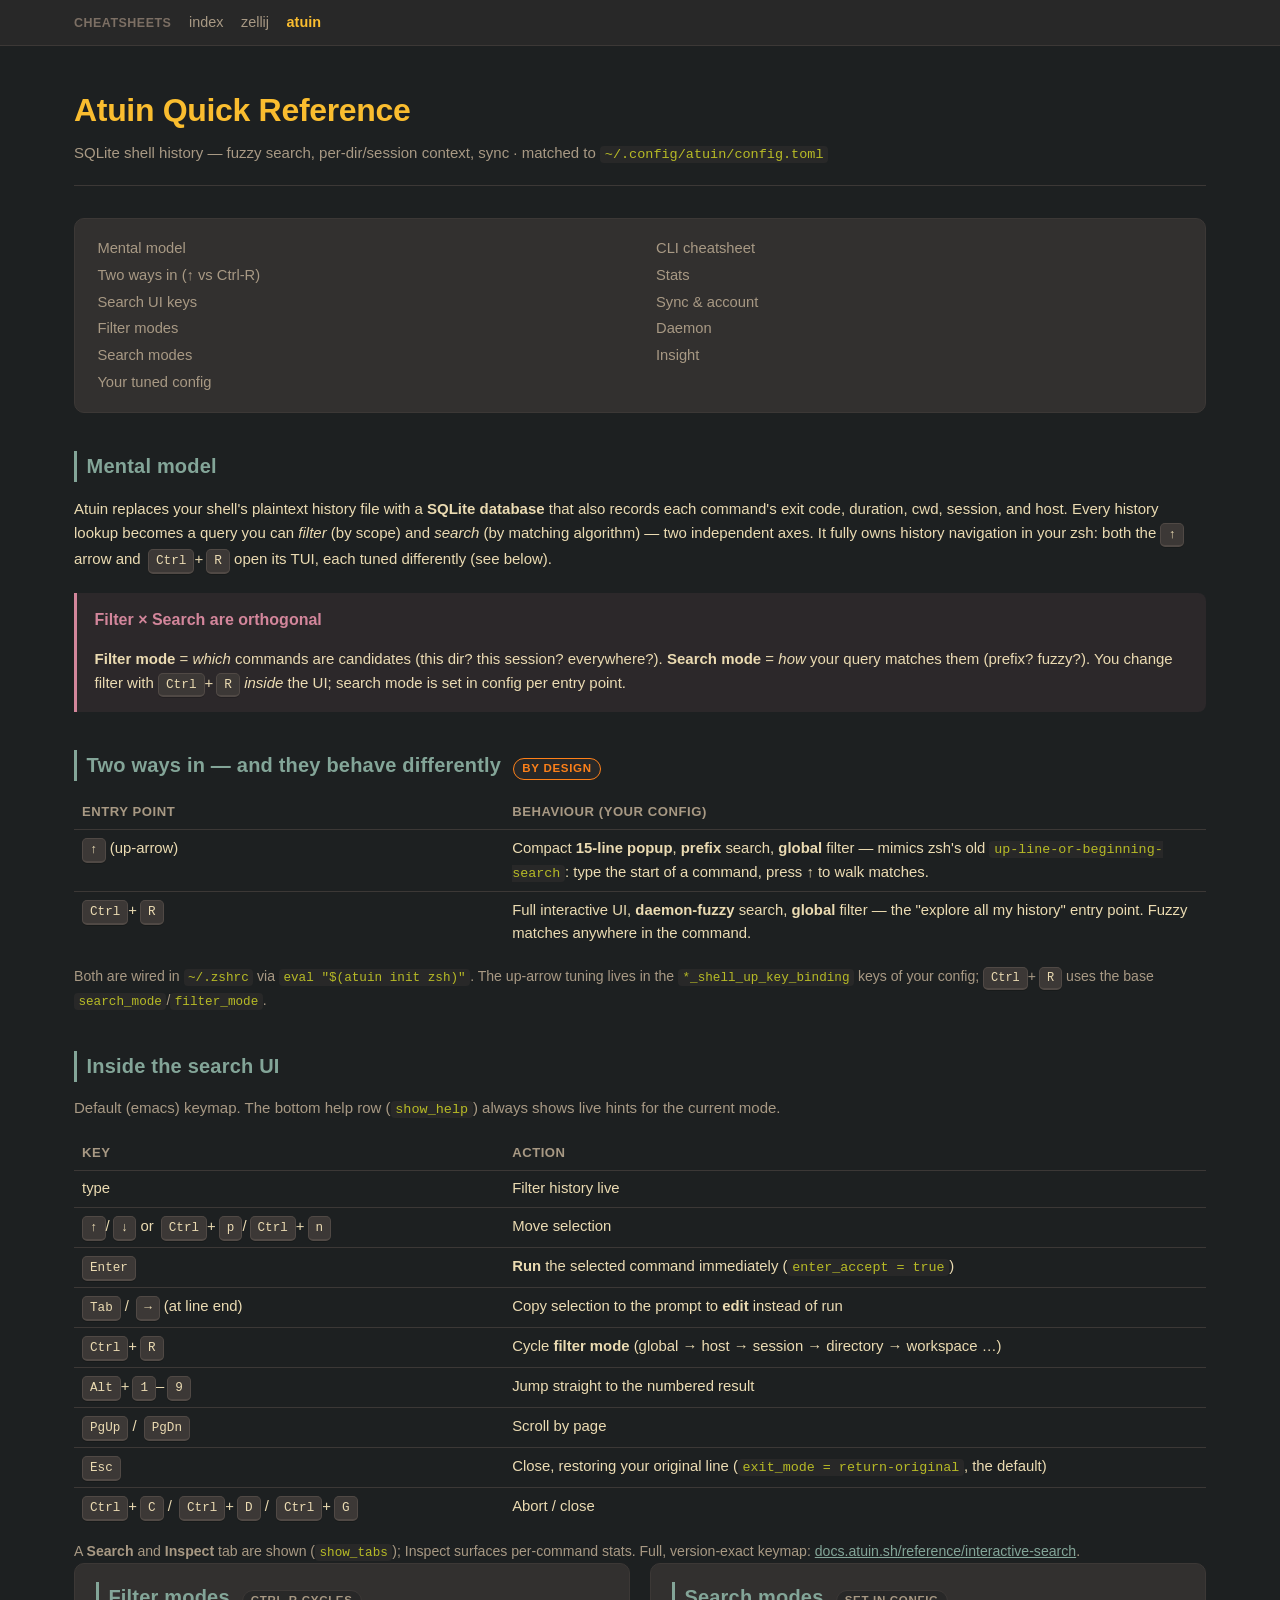
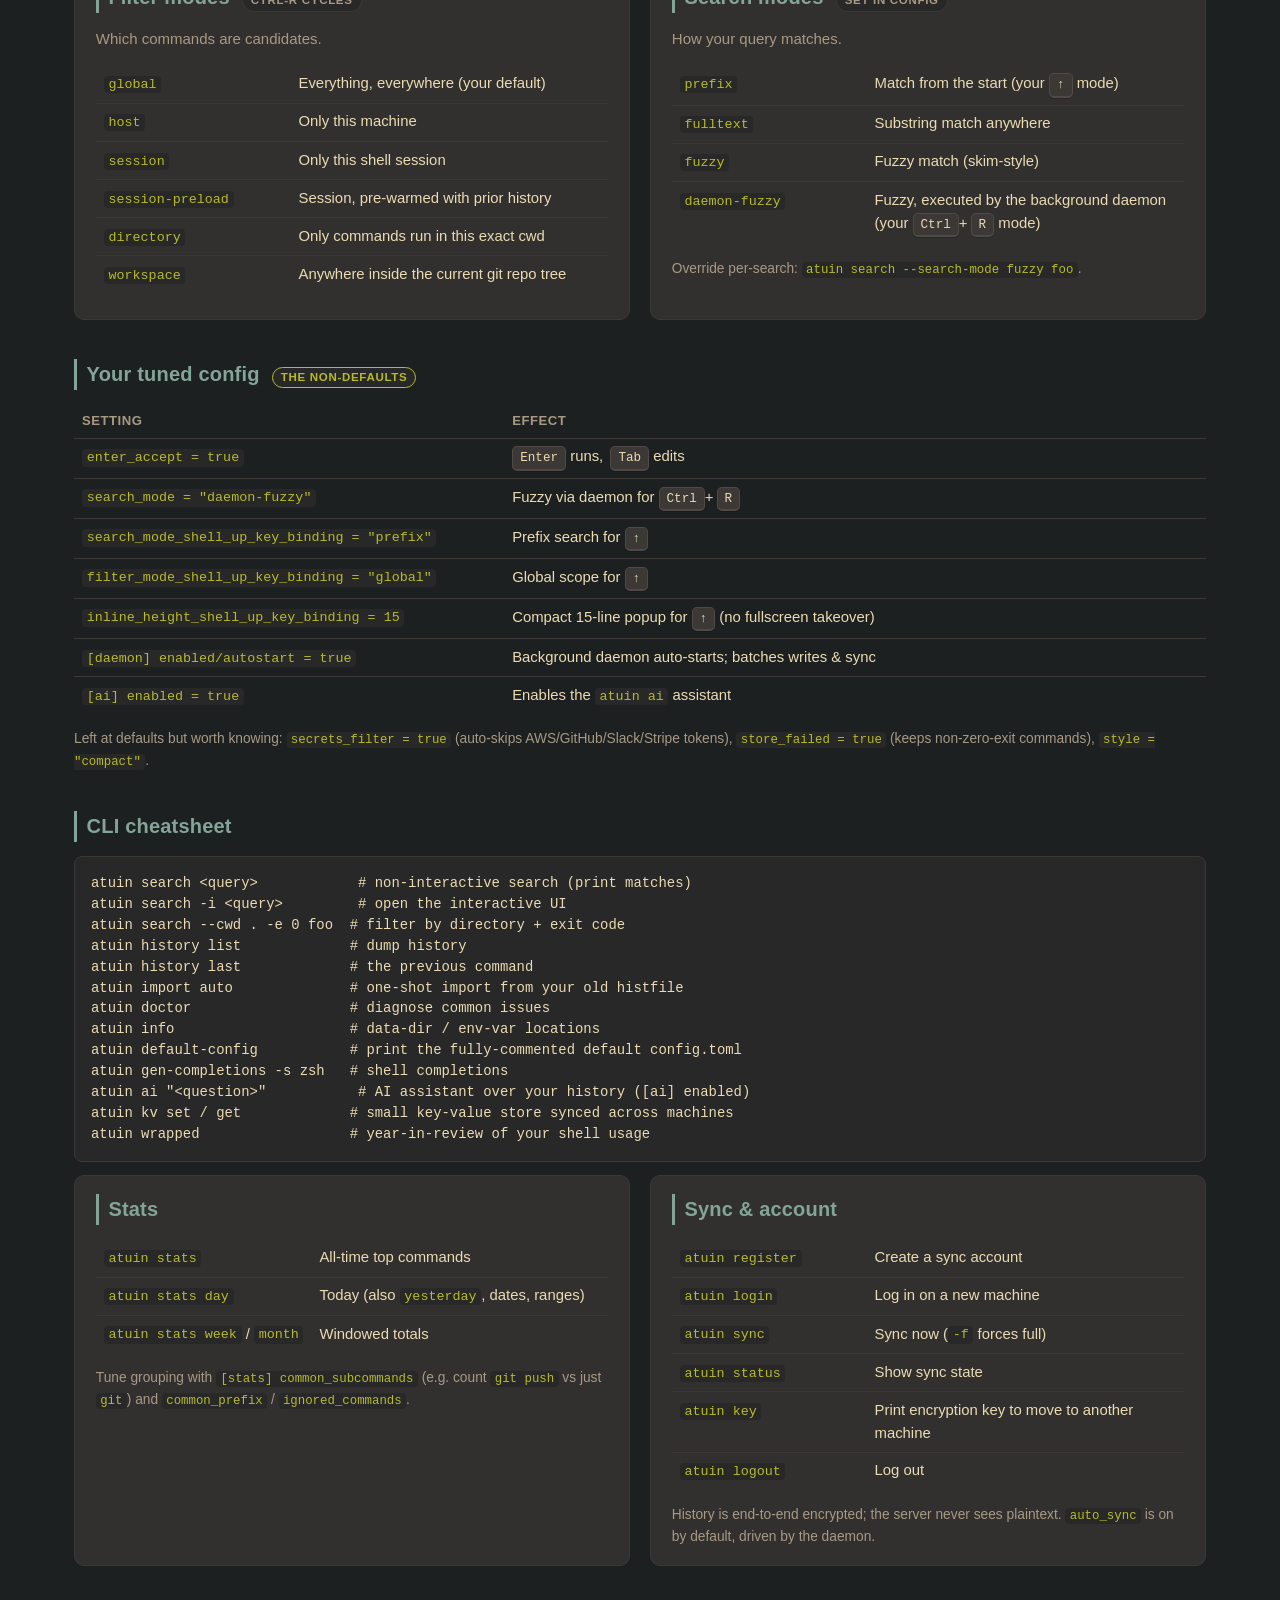
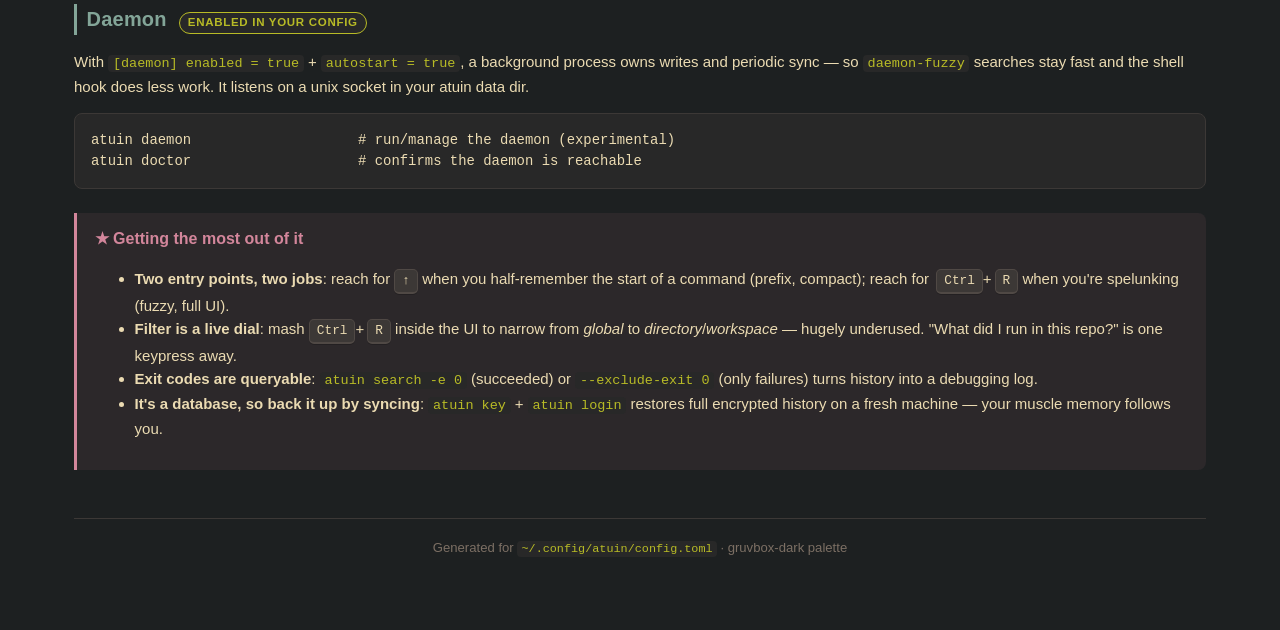
==== home/dev/cheatsheets/atuin.html @ ffde3e43 "cheatsheets: canonicalize zellij + add atuin quick refs New ~/dev/cheatsheets/ (tracked, not deploye" ====
<!doctype html>
<html lang="en">
<head>
<meta charset="utf-8">
<title>Atuin Quick Reference — magical shell history</title>
<link rel="stylesheet" href="cheatsheet.css">
</head>
<body>

<nav class="sheet-nav"><div class="inner">
  <span class="brand">cheatsheets</span>
  <a href="index.html">index</a>
  <a href="zellij.html">zellij</a>
  <a href="atuin.html" class="current">atuin</a>
</div></nav>

<div class="wrap">

<header>
  <h1>Atuin Quick Reference</h1>
  <p>SQLite shell history — fuzzy search, per-dir/session context, sync · matched to <code>~/.config/atuin/config.toml</code></p>
</header>

<nav class="toc">
  <a href="#mental-model">Mental model</a>
  <a href="#invoke">Two ways in (↑ vs Ctrl-R)</a>
  <a href="#tui">Search UI keys</a>
  <a href="#filter">Filter modes</a>
  <a href="#search">Search modes</a>
  <a href="#yours">Your tuned config</a>
  <a href="#cli">CLI cheatsheet</a>
  <a href="#stats">Stats</a>
  <a href="#sync">Sync &amp; account</a>
  <a href="#daemon">Daemon</a>
  <a href="#insight">Insight</a>
</nav>

<section id="mental-model">
  <h2>Mental model</h2>
  <p>
    Atuin replaces your shell's plaintext history file with a <strong>SQLite database</strong> that also
    records each command's exit code, duration, cwd, session, and host. Every history lookup becomes a
    query you can <em>filter</em> (by scope) and <em>search</em> (by matching algorithm) — two independent
    axes. It fully owns history navigation in your zsh: both the <kbd>↑</kbd> arrow and <kbd>Ctrl</kbd>+<kbd>R</kbd>
    open its TUI, each tuned differently (see below).
  </p>
  <div class="insight" style="margin:1.2rem 0 0;">
    <h3>Filter × Search are orthogonal</h3>
    <p style="margin-bottom:0;">
      <strong>Filter mode</strong> = <em>which</em> commands are candidates (this dir? this session? everywhere?).
      <strong>Search mode</strong> = <em>how</em> your query matches them (prefix? fuzzy?). You change filter with
      <kbd>Ctrl</kbd>+<kbd>R</kbd> <em>inside</em> the UI; search mode is set in config per entry point.
    </p>
  </div>
</section>

<section id="invoke">
  <h2>Two ways in — and they behave differently <span class="pill hot">by design</span></h2>
  <table>
    <thead><tr><th>Entry point</th><th>Behaviour (your config)</th></tr></thead>
    <tbody>
      <tr>
        <td><kbd>↑</kbd> (up-arrow)</td>
        <td>Compact <strong>15-line popup</strong>, <strong>prefix</strong> search, <strong>global</strong> filter — mimics zsh's old
          <code>up-line-or-beginning-search</code>: type the start of a command, press ↑ to walk matches.</td>
      </tr>
      <tr>
        <td><kbd>Ctrl</kbd>+<kbd>R</kbd></td>
        <td>Full interactive UI, <strong>daemon-fuzzy</strong> search, <strong>global</strong> filter — the "explore all my history"
          entry point. Fuzzy matches anywhere in the command.</td>
      </tr>
    </tbody>
  </table>
  <p style="font-size:.88rem;color:var(--fg-dim);">
    Both are wired in <code>~/.zshrc</code> via <code>eval "$(atuin init zsh)"</code>. The up-arrow tuning lives in
    the <code>*_shell_up_key_binding</code> keys of your config; <kbd>Ctrl</kbd>+<kbd>R</kbd> uses the base
    <code>search_mode</code>/<code>filter_mode</code>.
  </p>
</section>

<section id="tui">
  <h2>Inside the search UI</h2>
  <p style="margin-top:0;color:var(--fg-dim);">Default (emacs) keymap. The bottom help row (<code>show_help</code>) always shows live hints for the current mode.</p>
  <table>
    <thead><tr><th>Key</th><th>Action</th></tr></thead>
    <tbody>
      <tr><td>type</td><td>Filter history live</td></tr>
      <tr><td><kbd>↑</kbd>/<kbd>↓</kbd> or <kbd>Ctrl</kbd>+<kbd>p</kbd>/<kbd>Ctrl</kbd>+<kbd>n</kbd></td><td>Move selection</td></tr>
      <tr><td><kbd>Enter</kbd></td><td><strong>Run</strong> the selected command immediately (<code>enter_accept = true</code>)</td></tr>
      <tr><td><kbd>Tab</kbd> / <kbd>→</kbd> (at line end)</td><td>Copy selection to the prompt to <strong>edit</strong> instead of run</td></tr>
      <tr><td><kbd>Ctrl</kbd>+<kbd>R</kbd></td><td>Cycle <strong>filter mode</strong> (global → host → session → directory → workspace …)</td></tr>
      <tr><td><kbd>Alt</kbd>+<kbd>1</kbd>–<kbd>9</kbd></td><td>Jump straight to the numbered result</td></tr>
      <tr><td><kbd>PgUp</kbd> / <kbd>PgDn</kbd></td><td>Scroll by page</td></tr>
      <tr><td><kbd>Esc</kbd></td><td>Close, restoring your original line (<code>exit_mode = return-original</code>, the default)</td></tr>
      <tr><td><kbd>Ctrl</kbd>+<kbd>C</kbd> / <kbd>Ctrl</kbd>+<kbd>D</kbd> / <kbd>Ctrl</kbd>+<kbd>G</kbd></td><td>Abort / close</td></tr>
    </tbody>
  </table>
  <p style="font-size:.88rem;color:var(--fg-dim);margin-bottom:0;">
    A <strong>Search</strong> and <strong>Inspect</strong> tab are shown (<code>show_tabs</code>); Inspect surfaces
    per-command stats. Full, version-exact keymap: <a href="https://docs.atuin.sh/reference/interactive-search/">docs.atuin.sh/reference/interactive-search</a>.
  </p>
</section>

<div class="row">
  <div class="card" id="filter">
    <h2>Filter modes <span class="pill">Ctrl-R cycles</span></h2>
    <p style="margin-top:0;color:var(--fg-dim);">Which commands are candidates.</p>
    <table>
      <tbody>
        <tr><td><code>global</code></td><td>Everything, everywhere (your default)</td></tr>
        <tr><td><code>host</code></td><td>Only this machine</td></tr>
        <tr><td><code>session</code></td><td>Only this shell session</td></tr>
        <tr><td><code>session-preload</code></td><td>Session, pre-warmed with prior history</td></tr>
        <tr><td><code>directory</code></td><td>Only commands run in this exact cwd</td></tr>
        <tr><td><code>workspace</code></td><td>Anywhere inside the current git repo tree</td></tr>
      </tbody>
    </table>
  </div>

  <div class="card" id="search">
    <h2>Search modes <span class="pill">set in config</span></h2>
    <p style="margin-top:0;color:var(--fg-dim);">How your query matches.</p>
    <table>
      <tbody>
        <tr><td><code>prefix</code></td><td>Match from the start (your <kbd>↑</kbd> mode)</td></tr>
        <tr><td><code>fulltext</code></td><td>Substring match anywhere</td></tr>
        <tr><td><code>fuzzy</code></td><td>Fuzzy match (skim-style)</td></tr>
        <tr><td><code>daemon-fuzzy</code></td><td>Fuzzy, executed by the background daemon (your <kbd>Ctrl</kbd>+<kbd>R</kbd> mode)</td></tr>
      </tbody>
    </table>
    <p style="font-size:.86rem;color:var(--fg-dim);margin-bottom:0;">Override per-search: <code>atuin search --search-mode fuzzy foo</code>.</p>
  </div>
</div>

<section id="yours">
  <h2>Your tuned config <span class="pill new">the non-defaults</span></h2>
  <table>
    <thead><tr><th>Setting</th><th>Effect</th></tr></thead>
    <tbody>
      <tr><td><code>enter_accept = true</code></td><td><kbd>Enter</kbd> runs, <kbd>Tab</kbd> edits</td></tr>
      <tr><td><code>search_mode = "daemon-fuzzy"</code></td><td>Fuzzy via daemon for <kbd>Ctrl</kbd>+<kbd>R</kbd></td></tr>
      <tr><td><code>search_mode_shell_up_key_binding = "prefix"</code></td><td>Prefix search for <kbd>↑</kbd></td></tr>
      <tr><td><code>filter_mode_shell_up_key_binding = "global"</code></td><td>Global scope for <kbd>↑</kbd></td></tr>
      <tr><td><code>inline_height_shell_up_key_binding = 15</code></td><td>Compact 15-line popup for <kbd>↑</kbd> (no fullscreen takeover)</td></tr>
      <tr><td><code>[daemon] enabled/autostart = true</code></td><td>Background daemon auto-starts; batches writes &amp; sync</td></tr>
      <tr><td><code>[ai] enabled = true</code></td><td>Enables the <code>atuin ai</code> assistant</td></tr>
    </tbody>
  </table>
  <p style="font-size:.86rem;color:var(--fg-dim);margin-bottom:0;">
    Left at defaults but worth knowing: <code>secrets_filter = true</code> (auto-skips AWS/GitHub/Slack/Stripe
    tokens), <code>store_failed = true</code> (keeps non-zero-exit commands), <code>style = "compact"</code>.
  </p>
</section>

<section id="cli">
  <h2>CLI cheatsheet</h2>
  <pre>atuin search &lt;query&gt;            # non-interactive search (print matches)
atuin search -i &lt;query&gt;         # open the interactive UI
atuin search --cwd . -e 0 foo  # filter by directory + exit code
atuin history list             # dump history
atuin history last             # the previous command
atuin import auto              # one-shot import from your old histfile
atuin doctor                   # diagnose common issues
atuin info                     # data-dir / env-var locations
atuin default-config           # print the fully-commented default config.toml
atuin gen-completions -s zsh   # shell completions
atuin ai "&lt;question&gt;"           # AI assistant over your history ([ai] enabled)
atuin kv set / get             # small key-value store synced across machines
atuin wrapped                  # year-in-review of your shell usage</pre>
</section>

<div class="row">
  <div class="card" id="stats">
    <h2>Stats</h2>
    <table>
      <tbody>
        <tr><td><code>atuin stats</code></td><td>All-time top commands</td></tr>
        <tr><td><code>atuin stats day</code></td><td>Today (also <code>yesterday</code>, dates, ranges)</td></tr>
        <tr><td><code>atuin stats week</code> / <code>month</code></td><td>Windowed totals</td></tr>
      </tbody>
    </table>
    <p style="font-size:.86rem;color:var(--fg-dim);margin-bottom:0;">
      Tune grouping with <code>[stats] common_subcommands</code> (e.g. count <code>git push</code> vs
      just <code>git</code>) and <code>common_prefix</code> / <code>ignored_commands</code>.
    </p>
  </div>

  <div class="card" id="sync">
    <h2>Sync &amp; account</h2>
    <table>
      <tbody>
        <tr><td><code>atuin register</code></td><td>Create a sync account</td></tr>
        <tr><td><code>atuin login</code></td><td>Log in on a new machine</td></tr>
        <tr><td><code>atuin sync</code></td><td>Sync now (<code>-f</code> forces full)</td></tr>
        <tr><td><code>atuin status</code></td><td>Show sync state</td></tr>
        <tr><td><code>atuin key</code></td><td>Print encryption key to move to another machine</td></tr>
        <tr><td><code>atuin logout</code></td><td>Log out</td></tr>
      </tbody>
    </table>
    <p style="font-size:.86rem;color:var(--fg-dim);margin-bottom:0;">
      History is end-to-end encrypted; the server never sees plaintext. <code>auto_sync</code> is on by
      default, driven by the daemon.
    </p>
  </div>
</div>

<section id="daemon">
  <h2>Daemon <span class="pill new">enabled in your config</span></h2>
  <p>
    With <code>[daemon] enabled = true</code> + <code>autostart = true</code>, a background process owns writes
    and periodic sync — so <code>daemon-fuzzy</code> searches stay fast and the shell hook does less work.
    It listens on a unix socket in your atuin data dir.
  </p>
  <pre>atuin daemon                    # run/manage the daemon (experimental)
atuin doctor                    # confirms the daemon is reachable</pre>
</section>

<div class="insight" id="insight">
  <h3>★ Getting the most out of it</h3>
  <ul>
    <li><strong>Two entry points, two jobs</strong>: reach for <kbd>↑</kbd> when you half-remember the start of a
      command (prefix, compact); reach for <kbd>Ctrl</kbd>+<kbd>R</kbd> when you're spelunking (fuzzy, full UI).</li>
    <li><strong>Filter is a live dial</strong>: mash <kbd>Ctrl</kbd>+<kbd>R</kbd> inside the UI to narrow from
      <em>global</em> to <em>directory</em>/<em>workspace</em> — hugely underused. "What did I run in this repo?"
      is one keypress away.</li>
    <li><strong>Exit codes are queryable</strong>: <code>atuin search -e 0</code> (succeeded) or
      <code>--exclude-exit 0</code> (only failures) turns history into a debugging log.</li>
    <li><strong>It's a database, so back it up by syncing</strong>: <code>atuin key</code> + <code>atuin login</code>
      restores full encrypted history on a fresh machine — your muscle memory follows you.</li>
  </ul>
</div>

<div class="footer">
  Generated for <code>~/.config/atuin/config.toml</code> · gruvbox-dark palette
</div>

</div>
</body>
</html>
---- home/dev/cheatsheets/cheatsheet.css ----
/* Shared visual system for ~/dev/cheatsheets/*.html
 * Palette: gruvbox-dark — matches ghostty (theme "Gruvbox Dark") and the
 * starship prompt (palette 'gruvbox_dark'), which is the dominant look of
 * the terminal environment these sheets document.
 * Every tool sheet links this file and follows the same structure:
 *   header → nav.toc → sections/cards/tables → .insight → .footer
 */
:root {
  --bg: #1d2021;
  --bg-soft: #282828;
  --bg-card: #32302f;
  --fg: #ebdbb2;
  --fg-dim: #a89984;
  --muted: #7c6f64;
  --accent: #fabd2f;
  --accent2: #83a598;
  --green: #b8bb26;
  --red: #fb4934;
  --orange: #fe8019;
  --purple: #d3869b;
  --border: #3c3836;
  --kbd-bg: #3c3836;
  --kbd-border: #504945;
}
* { box-sizing: border-box; }
html, body { margin: 0; padding: 0; }
body {
  background: var(--bg);
  color: var(--fg);
  font-family: ui-sans-serif, -apple-system, BlinkMacSystemFont, "Inter", "Segoe UI", sans-serif;
  line-height: 1.55;
  font-size: 15px;
  padding: 0 0 6rem;
}
.wrap { max-width: 1180px; margin: 0 auto; padding: 2.5rem 1.5rem 1rem; }

/* Cross-sheet navigation — identical on every page */
.sheet-nav {
  border-bottom: 1px solid var(--border);
  background: var(--bg-soft);
}
.sheet-nav .inner {
  max-width: 1180px;
  margin: 0 auto;
  padding: .7rem 1.5rem;
  display: flex;
  gap: 1.1rem;
  flex-wrap: wrap;
  align-items: baseline;
  font-size: .9rem;
}
.sheet-nav .brand { color: var(--muted); font-weight: 600; letter-spacing: .04em; text-transform: uppercase; font-size: .78rem; }
.sheet-nav a { color: var(--fg-dim); text-decoration: none; }
.sheet-nav a:hover { color: var(--accent); }
.sheet-nav a.current { color: var(--accent); font-weight: 600; }

header {
  border-bottom: 1px solid var(--border);
  padding-bottom: 1.2rem;
  margin-bottom: 2rem;
}
h1 {
  margin: 0 0 .35rem;
  font-size: 2rem;
  letter-spacing: -.01em;
  color: var(--accent);
}
header p { margin: 0; color: var(--fg-dim); }
h2 {
  margin: 2.4rem 0 .9rem;
  font-size: 1.25rem;
  color: var(--accent2);
  border-left: 3px solid var(--accent2);
  padding-left: .6rem;
  letter-spacing: .01em;
}
h3 { margin: 1.5rem 0 .6rem; font-size: 1rem; color: var(--orange); }
p, li { color: var(--fg); }
code, kbd, pre, .mono {
  font-family: ui-monospace, "SF Mono", "JetBrains Mono", Menlo, Consolas, monospace;
}
code {
  background: var(--bg-soft);
  padding: .08em .35em;
  border-radius: 4px;
  font-size: .9em;
  color: var(--green);
}
kbd {
  display: inline-block;
  background: var(--kbd-bg);
  border: 1px solid var(--kbd-border);
  border-bottom-width: 2px;
  border-radius: 5px;
  padding: 1px 7px;
  font-size: .85em;
  color: var(--fg);
  box-shadow: 0 1px 0 rgba(0,0,0,.2);
  white-space: nowrap;
}
kbd + kbd { margin-left: 3px; }
.row { display: grid; grid-template-columns: repeat(auto-fit, minmax(420px, 1fr)); gap: 1.25rem; }
.card {
  background: var(--bg-card);
  border: 1px solid var(--border);
  border-radius: 10px;
  padding: 1.1rem 1.3rem;
}
.card h2 { margin-top: 0; }
table { width: 100%; border-collapse: collapse; margin: .25rem 0 .5rem; }
th, td {
  padding: .42rem .5rem;
  text-align: left;
  border-bottom: 1px solid var(--border);
  vertical-align: top;
  font-size: .93rem;
}
th { color: var(--fg-dim); font-weight: 600; font-size: .82rem; text-transform: uppercase; letter-spacing: .04em; }
tbody tr:last-child td { border-bottom: none; }
td:first-child { white-space: nowrap; width: 38%; }
pre {
  background: var(--bg-soft);
  border: 1px solid var(--border);
  border-radius: 8px;
  padding: 1rem;
  overflow-x: auto;
  font-size: .87rem;
  line-height: 1.5;
  color: var(--fg);
}
.mode-diagram {
  background: var(--bg-soft);
  border: 1px solid var(--border);
  border-left: 3px solid var(--accent);
  color: var(--fg);
}
.pill {
  display: inline-block;
  background: var(--bg-soft);
  border: 1px solid var(--border);
  color: var(--fg-dim);
  padding: 1px 8px;
  font-size: .72rem;
  border-radius: 999px;
  margin-left: .4rem;
  text-transform: uppercase;
  letter-spacing: .06em;
}
.pill.hot { color: var(--orange); border-color: var(--orange); }
.pill.new { color: var(--green); border-color: var(--green); }
.insight {
  border-left: 3px solid var(--purple);
  background: rgba(211,134,155,.08);
  padding: .9rem 1.1rem;
  border-radius: 0 8px 8px 0;
  margin: 1.5rem 0;
}
.insight h3 { margin-top: 0; color: var(--purple); }
.toc {
  background: var(--bg-card);
  border: 1px solid var(--border);
  border-radius: 10px;
  padding: 1rem 1.4rem;
  column-count: 2;
  column-gap: 2rem;
  margin-bottom: 2rem;
}
.toc a { color: var(--fg-dim); text-decoration: none; display: block; padding: 2px 0; font-size: .92rem; }
.toc a:hover { color: var(--accent); }
a { color: var(--accent2); }
.footer {
  margin-top: 3rem;
  color: var(--muted);
  font-size: .82rem;
  text-align: center;
  border-top: 1px solid var(--border);
  padding-top: 1.2rem;
}

/* Index landing grid */
.cards-lg { display: grid; grid-template-columns: repeat(auto-fit, minmax(260px, 1fr)); gap: 1.25rem; margin-top: 1.5rem; }
.cards-lg a.tool {
  display: block;
  background: var(--bg-card);
  border: 1px solid var(--border);
  border-radius: 10px;
  padding: 1.2rem 1.3rem;
  text-decoration: none;
  color: var(--fg);
  transition: border-color .12s ease;
}
.cards-lg a.tool:hover { border-color: var(--accent); }
.cards-lg a.tool h3 { margin: 0 0 .3rem; color: var(--accent); }
.cards-lg a.tool p { margin: 0; color: var(--fg-dim); font-size: .9rem; }

@media (max-width: 700px) {
  .toc { column-count: 1; }
  h1 { font-size: 1.5rem; }
}
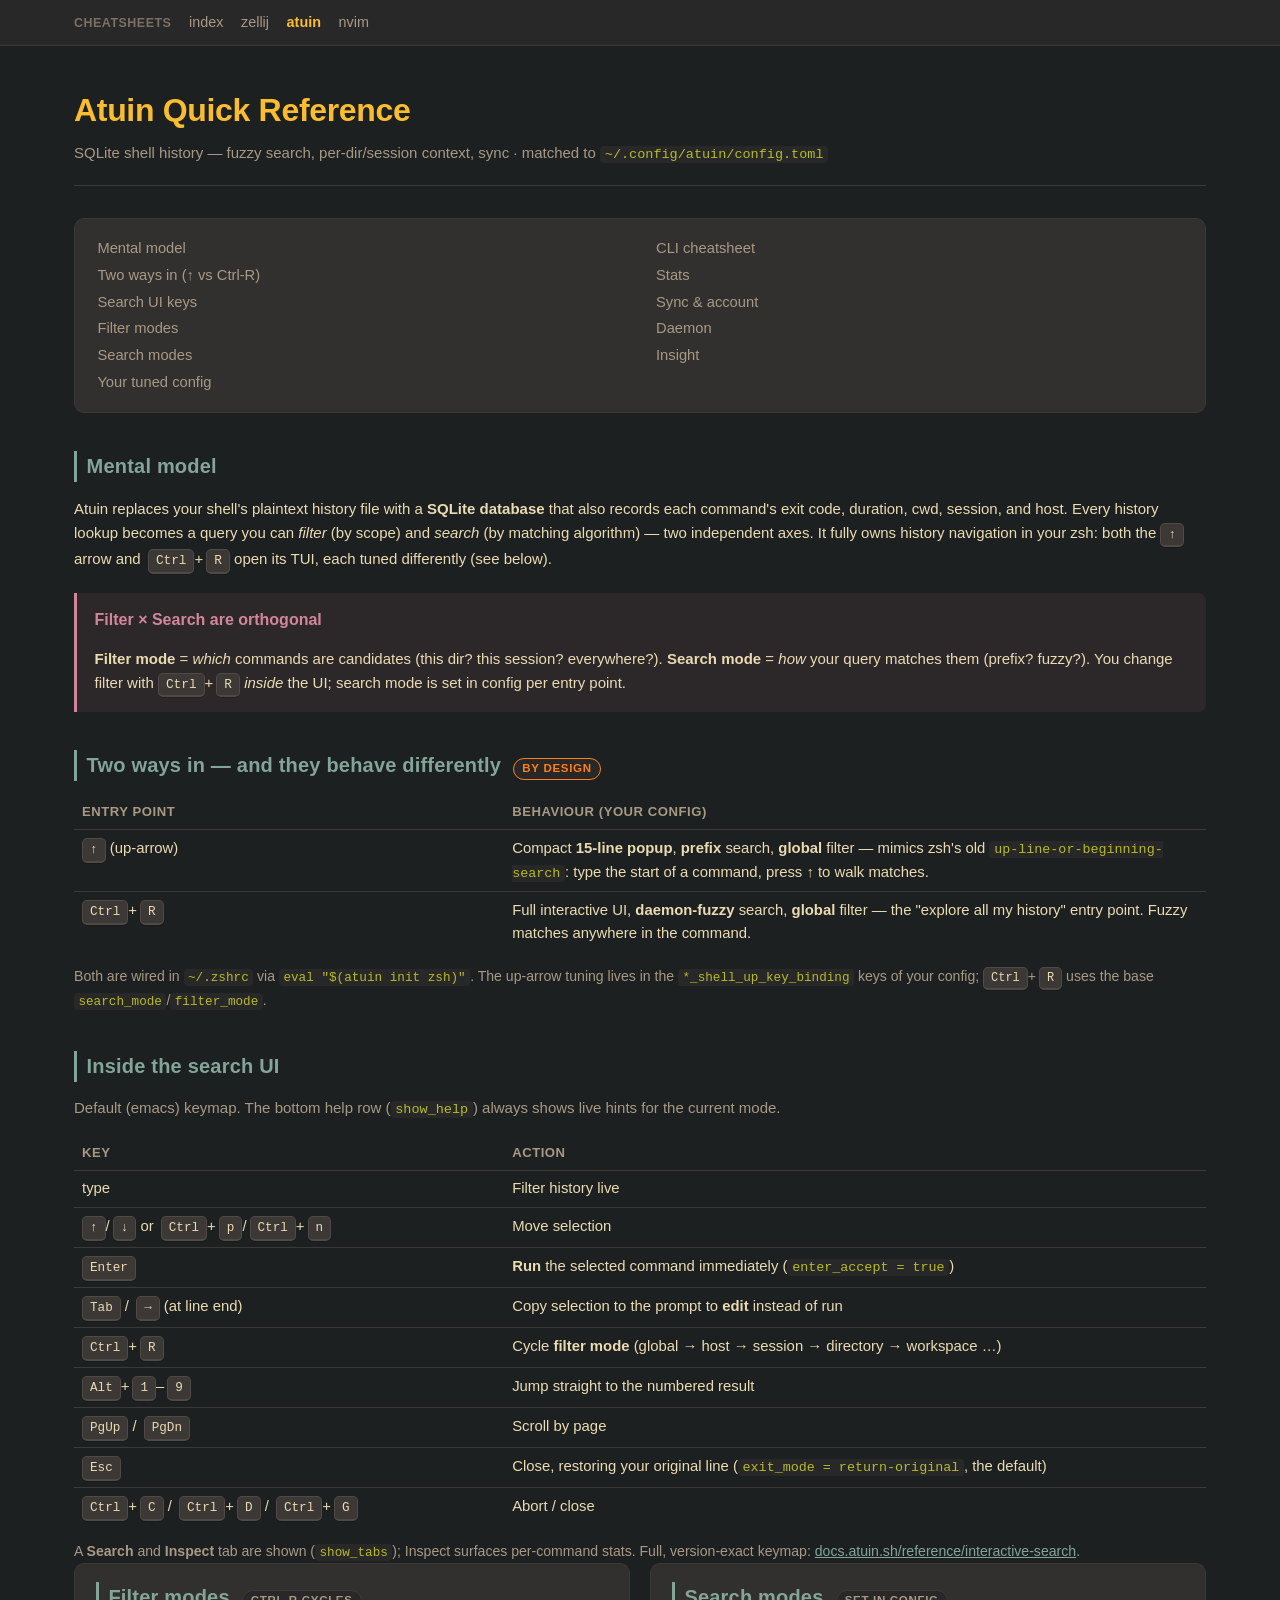
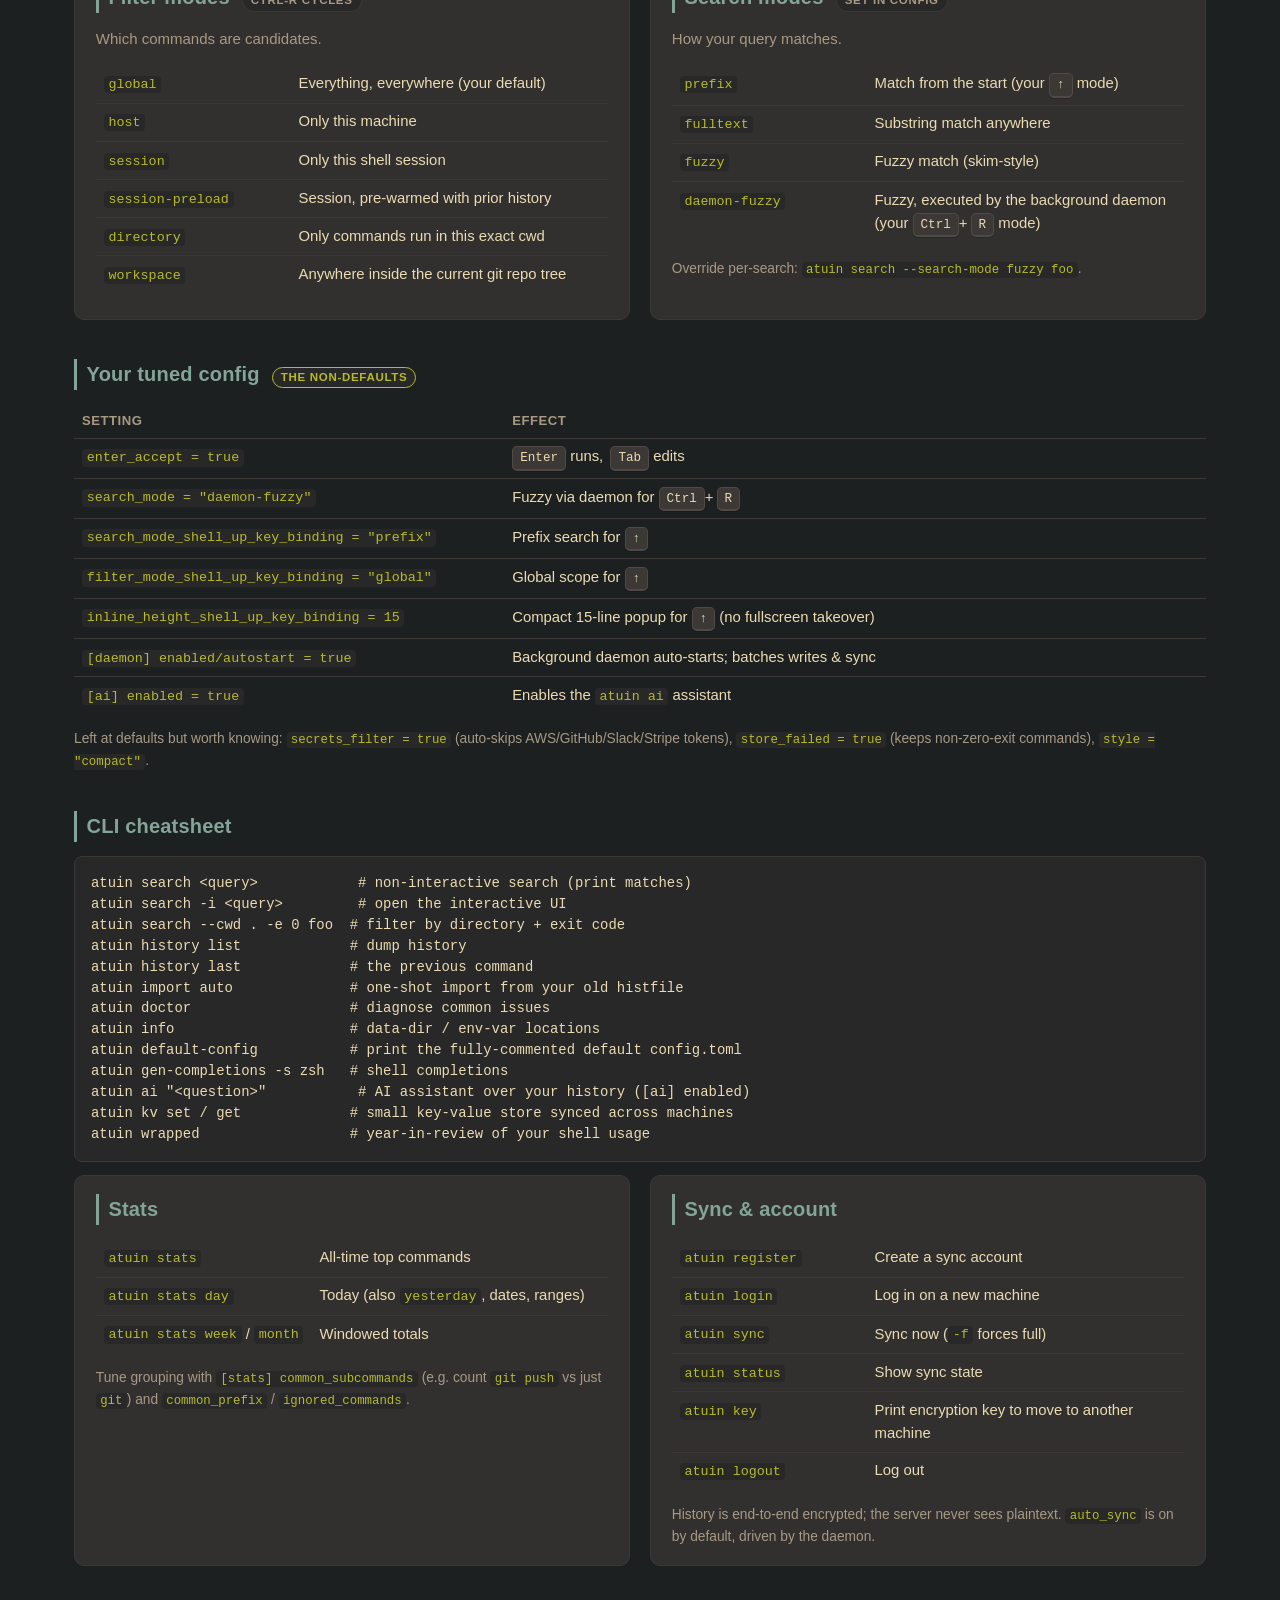
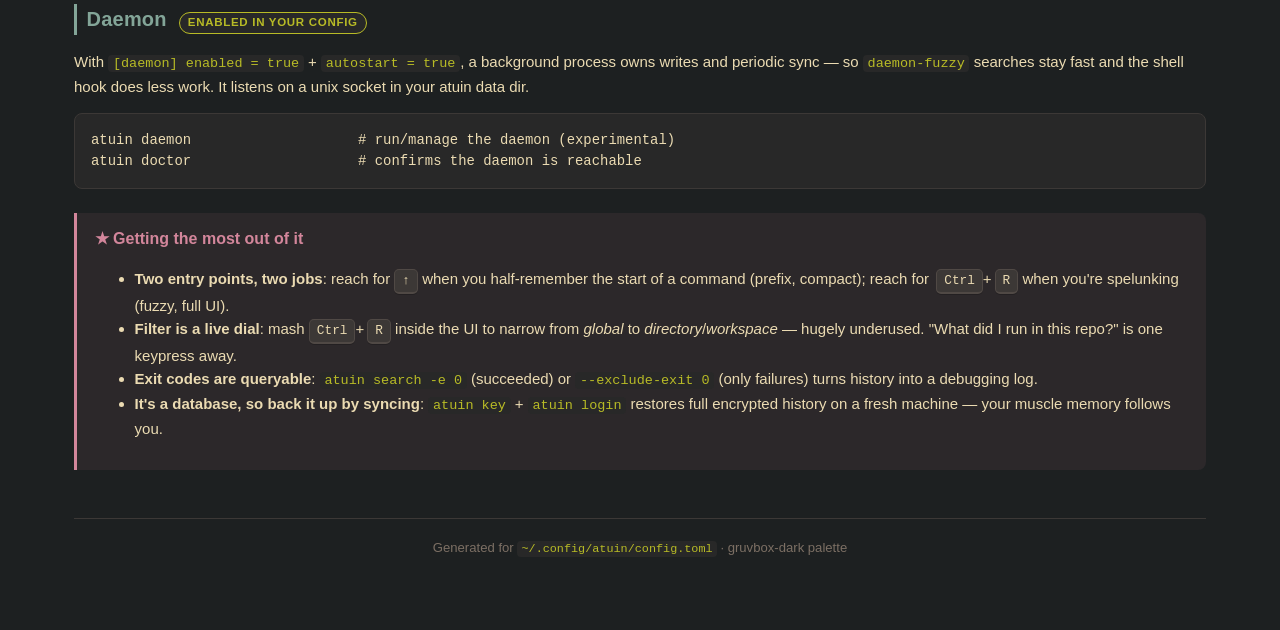
==== commit 681ea773: "cheatsheets: add stock-neovim quick ref Sibling sheet for nvim on factory defaults (no ~/.config/nvi" ====
--- a/home/dev/cheatsheets/atuin.html
+++ b/home/dev/cheatsheets/atuin.html
@@ -12,6 +12,7 @@
   <a href="index.html">index</a>
   <a href="zellij.html">zellij</a>
   <a href="atuin.html" class="current">atuin</a>
+  <a href="nvim.html">nvim</a>
 </div></nav>
 
 <div class="wrap">
